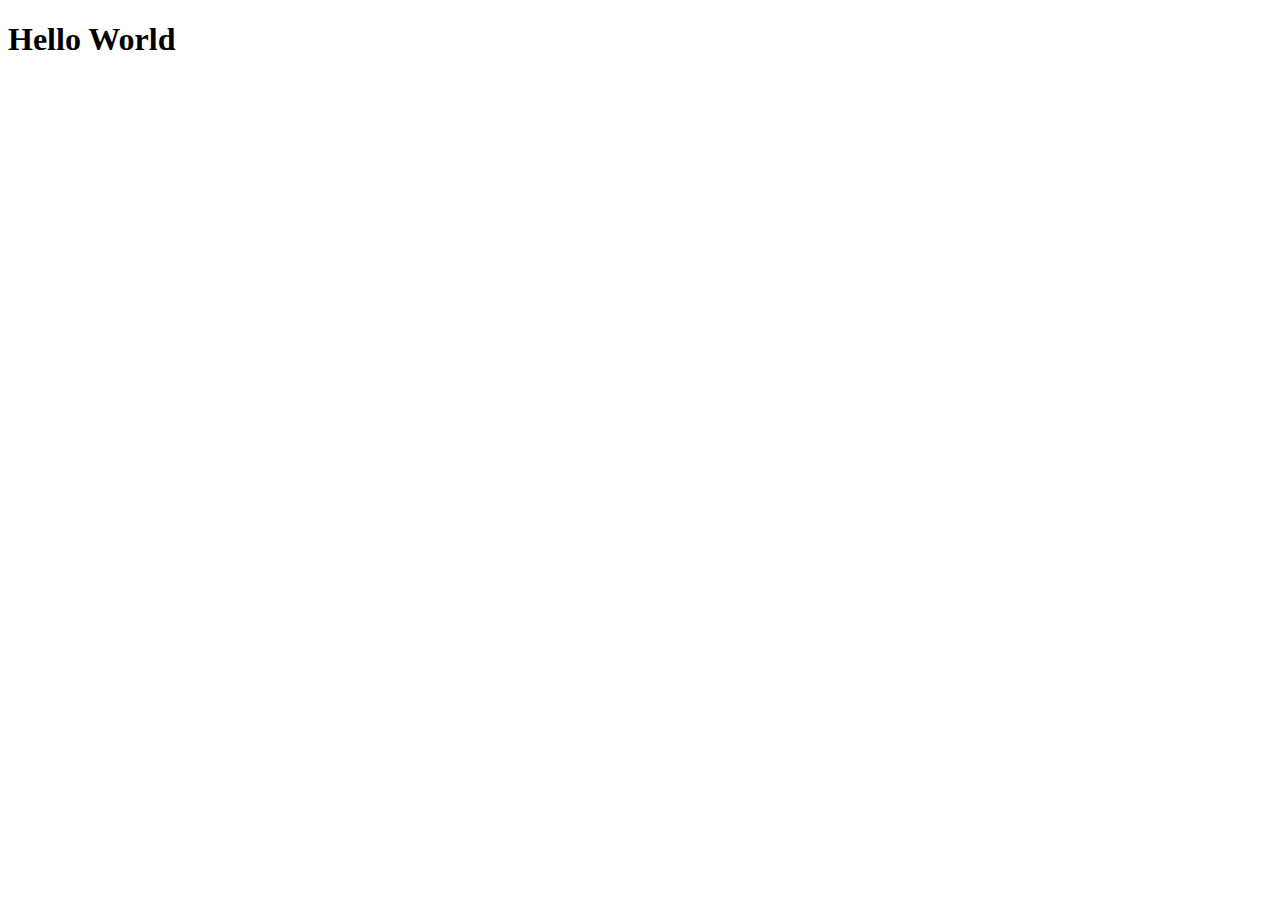
==== projects/vue-admin-dashboard/index.html @ fe08a2ce "Add files via upload" ====
<!doctype html>
<html lang="en">
<head>
    <meta charset="UTF-8">
    <meta name="viewport"
          content="width=device-width, user-scalable=no, initial-scale=1.0, maximum-scale=1.0, minimum-scale=1.0">
    <meta http-equiv="X-UA-Compatible" content="ie=edge">
    <title>Document</title>
</head>
<body>
<h1>Hello World</h1>

</body>
</html>
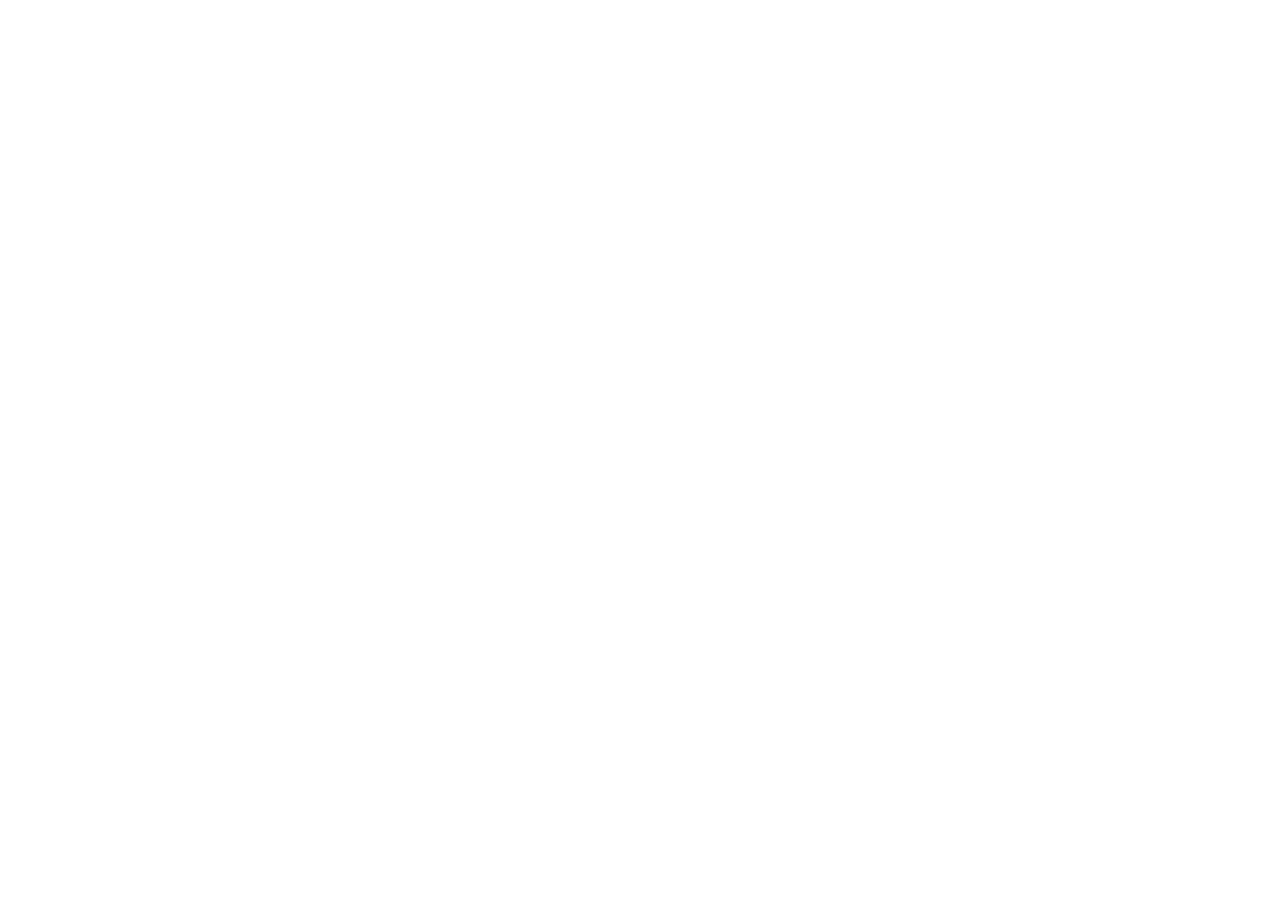
==== commit 5f1c03b8: "Add files via upload" ====
--- a/projects/vue-admin-dashboard/index.html
+++ b/projects/vue-admin-dashboard/index.html
@@ -1,14 +1 @@
-<!doctype html>
-<html lang="en">
-<head>
-    <meta charset="UTF-8">
-    <meta name="viewport"
-          content="width=device-width, user-scalable=no, initial-scale=1.0, maximum-scale=1.0, minimum-scale=1.0">
-    <meta http-equiv="X-UA-Compatible" content="ie=edge">
-    <title>Document</title>
-</head>
-<body>
-<h1>Hello World</h1>
-
-</body>
-</html>+<!DOCTYPE html><html lang=en><head><meta charset=utf-8><meta http-equiv=X-UA-Compatible content="IE=edge"><meta name=viewport content="width=device-width,initial-scale=1"><link rel=icon href=/favicon.ico><title>Vue TailwindCss Admin</title><link href=/static/css/app.e3580a93.css rel=preload as=style><link href=/static/css/chunk-libs.eebac533.css rel=preload as=style><link href=/static/js/app.230a440b.js rel=preload as=script><link href=/static/js/chunk-libs.4ba754c8.js rel=preload as=script><link href=/static/css/chunk-libs.eebac533.css rel=stylesheet><link href=/static/css/app.e3580a93.css rel=stylesheet></head><body><noscript><strong>We're sorry but vue-tailwindcss-admin doesn't work properly without JavaScript enabled. Please enable it to continue.</strong></noscript><div id=app></div><script>(function(e){function t(t){for(var r,o,c=t[0],d=t[1],f=t[2],i=0,l=[];i<c.length;i++)o=c[i],Object.prototype.hasOwnProperty.call(a,o)&&a[o]&&l.push(a[o][0]),a[o]=0;for(r in d)Object.prototype.hasOwnProperty.call(d,r)&&(e[r]=d[r]);s&&s(t);while(l.length)l.shift()();return u.push.apply(u,f||[]),n()}function n(){for(var e,t=0;t<u.length;t++){for(var n=u[t],r=!0,o=1;o<n.length;o++){var c=n[o];0!==a[c]&&(r=!1)}r&&(u.splice(t--,1),e=d(d.s=n[0]))}return e}var r={},o={runtime:0},a={runtime:0},u=[];function c(e){return d.p+"static/js/"+({}[e]||e)+"."+{"chunk-0a88bfb3":"6c70085f","chunk-0a9a9618":"874c21bf","chunk-21e17231":"9ea0bf06","chunk-22bb0438":"efe30b4f","chunk-2d0d7fc5":"b64d2082","chunk-2d0e5357":"597897a6","chunk-2d21a3d2":"784a09ed","chunk-2d21aab9":"49605e05","chunk-2d229223":"0b60d551","chunk-2d230fe7":"042d38d1","chunk-32a46e6a":"517cd6d2"}[e]+".js"}function d(t){if(r[t])return r[t].exports;var n=r[t]={i:t,l:!1,exports:{}};return e[t].call(n.exports,n,n.exports,d),n.l=!0,n.exports}d.e=function(e){var t=[],n={"chunk-0a88bfb3":1};o[e]?t.push(o[e]):0!==o[e]&&n[e]&&t.push(o[e]=new Promise((function(t,n){for(var r="static/css/"+({}[e]||e)+"."+{"chunk-0a88bfb3":"57078217","chunk-0a9a9618":"31d6cfe0","chunk-21e17231":"31d6cfe0","chunk-22bb0438":"31d6cfe0","chunk-2d0d7fc5":"31d6cfe0","chunk-2d0e5357":"31d6cfe0","chunk-2d21a3d2":"31d6cfe0","chunk-2d21aab9":"31d6cfe0","chunk-2d229223":"31d6cfe0","chunk-2d230fe7":"31d6cfe0","chunk-32a46e6a":"31d6cfe0"}[e]+".css",a=d.p+r,u=document.getElementsByTagName("link"),c=0;c<u.length;c++){var f=u[c],i=f.getAttribute("data-href")||f.getAttribute("href");if("stylesheet"===f.rel&&(i===r||i===a))return t()}var l=document.getElementsByTagName("style");for(c=0;c<l.length;c++){f=l[c],i=f.getAttribute("data-href");if(i===r||i===a)return t()}var s=document.createElement("link");s.rel="stylesheet",s.type="text/css",s.onload=t,s.onerror=function(t){var r=t&&t.target&&t.target.src||a,u=new Error("Loading CSS chunk "+e+" failed.\n("+r+")");u.code="CSS_CHUNK_LOAD_FAILED",u.request=r,delete o[e],s.parentNode.removeChild(s),n(u)},s.href=a;var h=document.getElementsByTagName("head")[0];h.appendChild(s)})).then((function(){o[e]=0})));var r=a[e];if(0!==r)if(r)t.push(r[2]);else{var u=new Promise((function(t,n){r=a[e]=[t,n]}));t.push(r[2]=u);var f,i=document.createElement("script");i.charset="utf-8",i.timeout=120,d.nc&&i.setAttribute("nonce",d.nc),i.src=c(e);var l=new Error;f=function(t){i.onerror=i.onload=null,clearTimeout(s);var n=a[e];if(0!==n){if(n){var r=t&&("load"===t.type?"missing":t.type),o=t&&t.target&&t.target.src;l.message="Loading chunk "+e+" failed.\n("+r+": "+o+")",l.name="ChunkLoadError",l.type=r,l.request=o,n[1](l)}a[e]=void 0}};var s=setTimeout((function(){f({type:"timeout",target:i})}),12e4);i.onerror=i.onload=f,document.head.appendChild(i)}return Promise.all(t)},d.m=e,d.c=r,d.d=function(e,t,n){d.o(e,t)||Object.defineProperty(e,t,{enumerable:!0,get:n})},d.r=function(e){"undefined"!==typeof Symbol&&Symbol.toStringTag&&Object.defineProperty(e,Symbol.toStringTag,{value:"Module"}),Object.defineProperty(e,"__esModule",{value:!0})},d.t=function(e,t){if(1&t&&(e=d(e)),8&t)return e;if(4&t&&"object"===typeof e&&e&&e.__esModule)return e;var n=Object.create(null);if(d.r(n),Object.defineProperty(n,"default",{enumerable:!0,value:e}),2&t&&"string"!=typeof e)for(var r in e)d.d(n,r,function(t){return e[t]}.bind(null,r));return n},d.n=function(e){var t=e&&e.__esModule?function(){return e["default"]}:function(){return e};return d.d(t,"a",t),t},d.o=function(e,t){return Object.prototype.hasOwnProperty.call(e,t)},d.p="/",d.oe=function(e){throw console.error(e),e};var f=window["webpackJsonp"]=window["webpackJsonp"]||[],i=f.push.bind(f);f.push=t,f=f.slice();for(var l=0;l<f.length;l++)t(f[l]);var s=i;n()})([]);</script><script src=/static/js/chunk-libs.4ba754c8.js></script><script src=/static/js/app.230a440b.js></script></body></html>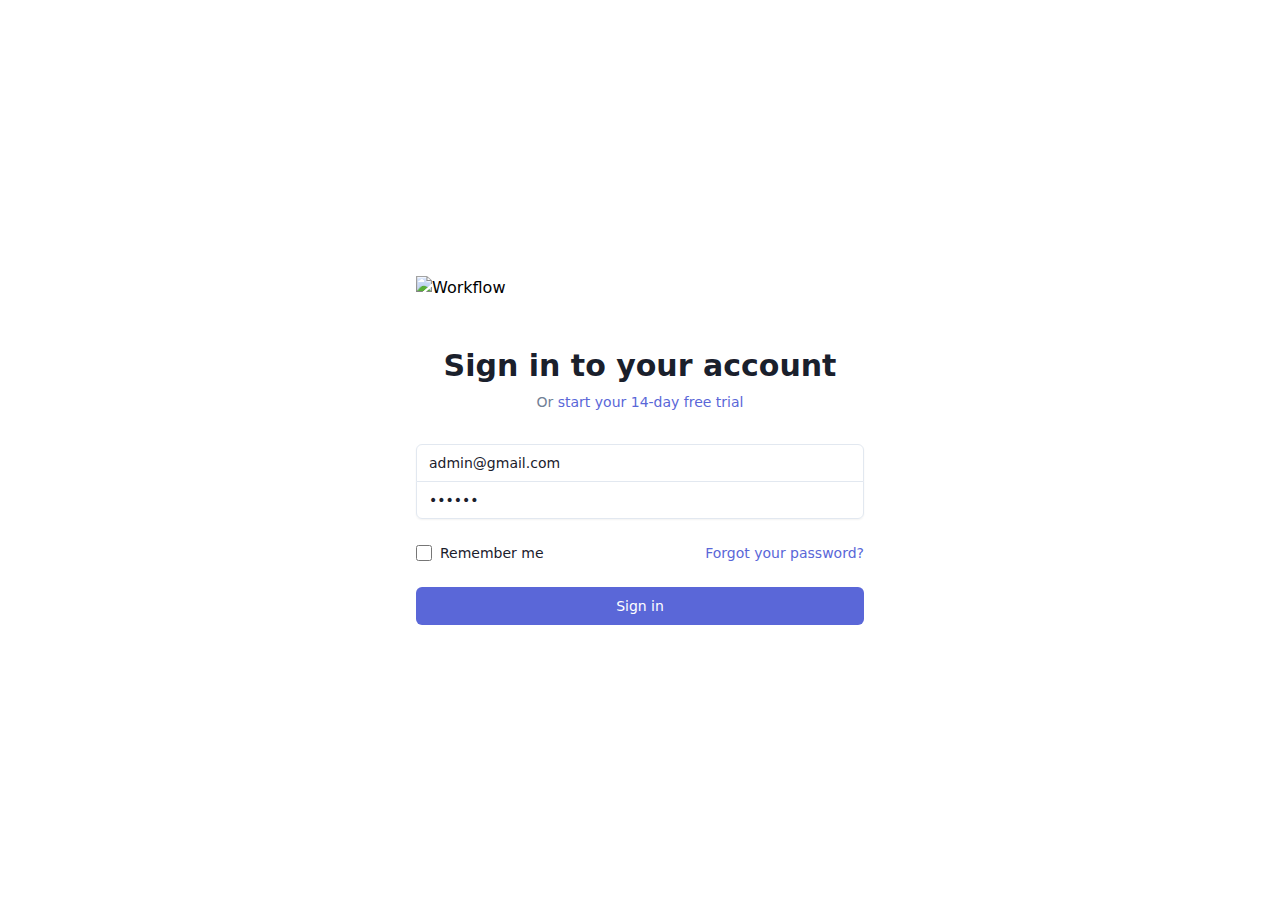
==== commit 73b5f0bd: "Add files via upload" ====
--- a/projects/vue-admin-dashboard/index.html
+++ b/projects/vue-admin-dashboard/index.html
@@ -1 +1 @@
-<!DOCTYPE html><html lang=en><head><meta charset=utf-8><meta http-equiv=X-UA-Compatible content="IE=edge"><meta name=viewport content="width=device-width,initial-scale=1"><link rel=icon href=/favicon.ico><title>Vue TailwindCss Admin</title><link href=/static/css/app.e3580a93.css rel=preload as=style><link href=/static/css/chunk-libs.eebac533.css rel=preload as=style><link href=/static/js/app.230a440b.js rel=preload as=script><link href=/static/js/chunk-libs.4ba754c8.js rel=preload as=script><link href=/static/css/chunk-libs.eebac533.css rel=stylesheet><link href=/static/css/app.e3580a93.css rel=stylesheet></head><body><noscript><strong>We're sorry but vue-tailwindcss-admin doesn't work properly without JavaScript enabled. Please enable it to continue.</strong></noscript><div id=app></div><script>(function(e){function t(t){for(var r,o,c=t[0],d=t[1],f=t[2],i=0,l=[];i<c.length;i++)o=c[i],Object.prototype.hasOwnProperty.call(a,o)&&a[o]&&l.push(a[o][0]),a[o]=0;for(r in d)Object.prototype.hasOwnProperty.call(d,r)&&(e[r]=d[r]);s&&s(t);while(l.length)l.shift()();return u.push.apply(u,f||[]),n()}function n(){for(var e,t=0;t<u.length;t++){for(var n=u[t],r=!0,o=1;o<n.length;o++){var c=n[o];0!==a[c]&&(r=!1)}r&&(u.splice(t--,1),e=d(d.s=n[0]))}return e}var r={},o={runtime:0},a={runtime:0},u=[];function c(e){return d.p+"static/js/"+({}[e]||e)+"."+{"chunk-0a88bfb3":"6c70085f","chunk-0a9a9618":"874c21bf","chunk-21e17231":"9ea0bf06","chunk-22bb0438":"efe30b4f","chunk-2d0d7fc5":"b64d2082","chunk-2d0e5357":"597897a6","chunk-2d21a3d2":"784a09ed","chunk-2d21aab9":"49605e05","chunk-2d229223":"0b60d551","chunk-2d230fe7":"042d38d1","chunk-32a46e6a":"517cd6d2"}[e]+".js"}function d(t){if(r[t])return r[t].exports;var n=r[t]={i:t,l:!1,exports:{}};return e[t].call(n.exports,n,n.exports,d),n.l=!0,n.exports}d.e=function(e){var t=[],n={"chunk-0a88bfb3":1};o[e]?t.push(o[e]):0!==o[e]&&n[e]&&t.push(o[e]=new Promise((function(t,n){for(var r="static/css/"+({}[e]||e)+"."+{"chunk-0a88bfb3":"57078217","chunk-0a9a9618":"31d6cfe0","chunk-21e17231":"31d6cfe0","chunk-22bb0438":"31d6cfe0","chunk-2d0d7fc5":"31d6cfe0","chunk-2d0e5357":"31d6cfe0","chunk-2d21a3d2":"31d6cfe0","chunk-2d21aab9":"31d6cfe0","chunk-2d229223":"31d6cfe0","chunk-2d230fe7":"31d6cfe0","chunk-32a46e6a":"31d6cfe0"}[e]+".css",a=d.p+r,u=document.getElementsByTagName("link"),c=0;c<u.length;c++){var f=u[c],i=f.getAttribute("data-href")||f.getAttribute("href");if("stylesheet"===f.rel&&(i===r||i===a))return t()}var l=document.getElementsByTagName("style");for(c=0;c<l.length;c++){f=l[c],i=f.getAttribute("data-href");if(i===r||i===a)return t()}var s=document.createElement("link");s.rel="stylesheet",s.type="text/css",s.onload=t,s.onerror=function(t){var r=t&&t.target&&t.target.src||a,u=new Error("Loading CSS chunk "+e+" failed.\n("+r+")");u.code="CSS_CHUNK_LOAD_FAILED",u.request=r,delete o[e],s.parentNode.removeChild(s),n(u)},s.href=a;var h=document.getElementsByTagName("head")[0];h.appendChild(s)})).then((function(){o[e]=0})));var r=a[e];if(0!==r)if(r)t.push(r[2]);else{var u=new Promise((function(t,n){r=a[e]=[t,n]}));t.push(r[2]=u);var f,i=document.createElement("script");i.charset="utf-8",i.timeout=120,d.nc&&i.setAttribute("nonce",d.nc),i.src=c(e);var l=new Error;f=function(t){i.onerror=i.onload=null,clearTimeout(s);var n=a[e];if(0!==n){if(n){var r=t&&("load"===t.type?"missing":t.type),o=t&&t.target&&t.target.src;l.message="Loading chunk "+e+" failed.\n("+r+": "+o+")",l.name="ChunkLoadError",l.type=r,l.request=o,n[1](l)}a[e]=void 0}};var s=setTimeout((function(){f({type:"timeout",target:i})}),12e4);i.onerror=i.onload=f,document.head.appendChild(i)}return Promise.all(t)},d.m=e,d.c=r,d.d=function(e,t,n){d.o(e,t)||Object.defineProperty(e,t,{enumerable:!0,get:n})},d.r=function(e){"undefined"!==typeof Symbol&&Symbol.toStringTag&&Object.defineProperty(e,Symbol.toStringTag,{value:"Module"}),Object.defineProperty(e,"__esModule",{value:!0})},d.t=function(e,t){if(1&t&&(e=d(e)),8&t)return e;if(4&t&&"object"===typeof e&&e&&e.__esModule)return e;var n=Object.create(null);if(d.r(n),Object.defineProperty(n,"default",{enumerable:!0,value:e}),2&t&&"string"!=typeof e)for(var r in e)d.d(n,r,function(t){return e[t]}.bind(null,r));return n},d.n=function(e){var t=e&&e.__esModule?function(){return e["default"]}:function(){return e};return d.d(t,"a",t),t},d.o=function(e,t){return Object.prototype.hasOwnProperty.call(e,t)},d.p="/",d.oe=function(e){throw console.error(e),e};var f=window["webpackJsonp"]=window["webpackJsonp"]||[],i=f.push.bind(f);f.push=t,f=f.slice();for(var l=0;l<f.length;l++)t(f[l]);var s=i;n()})([]);</script><script src=/static/js/chunk-libs.4ba754c8.js></script><script src=/static/js/app.230a440b.js></script></body></html>+<!DOCTYPE html><html lang=en><head><meta charset=utf-8><meta http-equiv=X-UA-Compatible content="IE=edge"><meta name=viewport content="width=device-width,initial-scale=1"><link rel=icon href=/projects/vue-admin-dashboard/favicon.ico><title>Vue TailwindCss Admin</title><link href=/projects/vue-admin-dashboard/static/css/app.e3580a93.css rel=preload as=style><link href=/projects/vue-admin-dashboard/static/css/chunk-libs.eebac533.css rel=preload as=style><link href=/projects/vue-admin-dashboard/static/js/app.230a440b.js rel=preload as=script><link href=/projects/vue-admin-dashboard/static/js/chunk-libs.4ba754c8.js rel=preload as=script><link href=/projects/vue-admin-dashboard/static/css/chunk-libs.eebac533.css rel=stylesheet><link href=/projects/vue-admin-dashboard/static/css/app.e3580a93.css rel=stylesheet></head><body><noscript><strong>We're sorry but vue-tailwindcss-admin doesn't work properly without JavaScript enabled. Please enable it to continue.</strong></noscript><div id=app></div><script>(function(e){function t(t){for(var r,o,c=t[0],d=t[1],f=t[2],i=0,l=[];i<c.length;i++)o=c[i],Object.prototype.hasOwnProperty.call(a,o)&&a[o]&&l.push(a[o][0]),a[o]=0;for(r in d)Object.prototype.hasOwnProperty.call(d,r)&&(e[r]=d[r]);s&&s(t);while(l.length)l.shift()();return u.push.apply(u,f||[]),n()}function n(){for(var e,t=0;t<u.length;t++){for(var n=u[t],r=!0,o=1;o<n.length;o++){var c=n[o];0!==a[c]&&(r=!1)}r&&(u.splice(t--,1),e=d(d.s=n[0]))}return e}var r={},o={runtime:0},a={runtime:0},u=[];function c(e){return d.p+"static/js/"+({}[e]||e)+"."+{"chunk-0a88bfb3":"6c70085f","chunk-0a9a9618":"874c21bf","chunk-21e17231":"9ea0bf06","chunk-22bb0438":"efe30b4f","chunk-2d0d7fc5":"b64d2082","chunk-2d0e5357":"597897a6","chunk-2d21a3d2":"784a09ed","chunk-2d21aab9":"49605e05","chunk-2d229223":"0b60d551","chunk-2d230fe7":"042d38d1","chunk-32a46e6a":"517cd6d2"}[e]+".js"}function d(t){if(r[t])return r[t].exports;var n=r[t]={i:t,l:!1,exports:{}};return e[t].call(n.exports,n,n.exports,d),n.l=!0,n.exports}d.e=function(e){var t=[],n={"chunk-0a88bfb3":1};o[e]?t.push(o[e]):0!==o[e]&&n[e]&&t.push(o[e]=new Promise((function(t,n){for(var r="static/css/"+({}[e]||e)+"."+{"chunk-0a88bfb3":"57078217","chunk-0a9a9618":"31d6cfe0","chunk-21e17231":"31d6cfe0","chunk-22bb0438":"31d6cfe0","chunk-2d0d7fc5":"31d6cfe0","chunk-2d0e5357":"31d6cfe0","chunk-2d21a3d2":"31d6cfe0","chunk-2d21aab9":"31d6cfe0","chunk-2d229223":"31d6cfe0","chunk-2d230fe7":"31d6cfe0","chunk-32a46e6a":"31d6cfe0"}[e]+".css",a=d.p+r,u=document.getElementsByTagName("link"),c=0;c<u.length;c++){var f=u[c],i=f.getAttribute("data-href")||f.getAttribute("href");if("stylesheet"===f.rel&&(i===r||i===a))return t()}var l=document.getElementsByTagName("style");for(c=0;c<l.length;c++){f=l[c],i=f.getAttribute("data-href");if(i===r||i===a)return t()}var s=document.createElement("link");s.rel="stylesheet",s.type="text/css",s.onload=t,s.onerror=function(t){var r=t&&t.target&&t.target.src||a,u=new Error("Loading CSS chunk "+e+" failed.\n("+r+")");u.code="CSS_CHUNK_LOAD_FAILED",u.request=r,delete o[e],s.parentNode.removeChild(s),n(u)},s.href=a;var h=document.getElementsByTagName("head")[0];h.appendChild(s)})).then((function(){o[e]=0})));var r=a[e];if(0!==r)if(r)t.push(r[2]);else{var u=new Promise((function(t,n){r=a[e]=[t,n]}));t.push(r[2]=u);var f,i=document.createElement("script");i.charset="utf-8",i.timeout=120,d.nc&&i.setAttribute("nonce",d.nc),i.src=c(e);var l=new Error;f=function(t){i.onerror=i.onload=null,clearTimeout(s);var n=a[e];if(0!==n){if(n){var r=t&&("load"===t.type?"missing":t.type),o=t&&t.target&&t.target.src;l.message="Loading chunk "+e+" failed.\n("+r+": "+o+")",l.name="ChunkLoadError",l.type=r,l.request=o,n[1](l)}a[e]=void 0}};var s=setTimeout((function(){f({type:"timeout",target:i})}),12e4);i.onerror=i.onload=f,document.head.appendChild(i)}return Promise.all(t)},d.m=e,d.c=r,d.d=function(e,t,n){d.o(e,t)||Object.defineProperty(e,t,{enumerable:!0,get:n})},d.r=function(e){"undefined"!==typeof Symbol&&Symbol.toStringTag&&Object.defineProperty(e,Symbol.toStringTag,{value:"Module"}),Object.defineProperty(e,"__esModule",{value:!0})},d.t=function(e,t){if(1&t&&(e=d(e)),8&t)return e;if(4&t&&"object"===typeof e&&e&&e.__esModule)return e;var n=Object.create(null);if(d.r(n),Object.defineProperty(n,"default",{enumerable:!0,value:e}),2&t&&"string"!=typeof e)for(var r in e)d.d(n,r,function(t){return e[t]}.bind(null,r));return n},d.n=function(e){var t=e&&e.__esModule?function(){return e["default"]}:function(){return e};return d.d(t,"a",t),t},d.o=function(e,t){return Object.prototype.hasOwnProperty.call(e,t)},d.p="/projects/vue-admin-dashboard/",d.oe=function(e){throw console.error(e),e};var f=window["webpackJsonp"]=window["webpackJsonp"]||[],i=f.push.bind(f);f.push=t,f=f.slice();for(var l=0;l<f.length;l++)t(f[l]);var s=i;n()})([]);</script><script src=/projects/vue-admin-dashboard/static/js/chunk-libs.4ba754c8.js></script><script src=/projects/vue-admin-dashboard/static/js/app.230a440b.js></script></body></html>